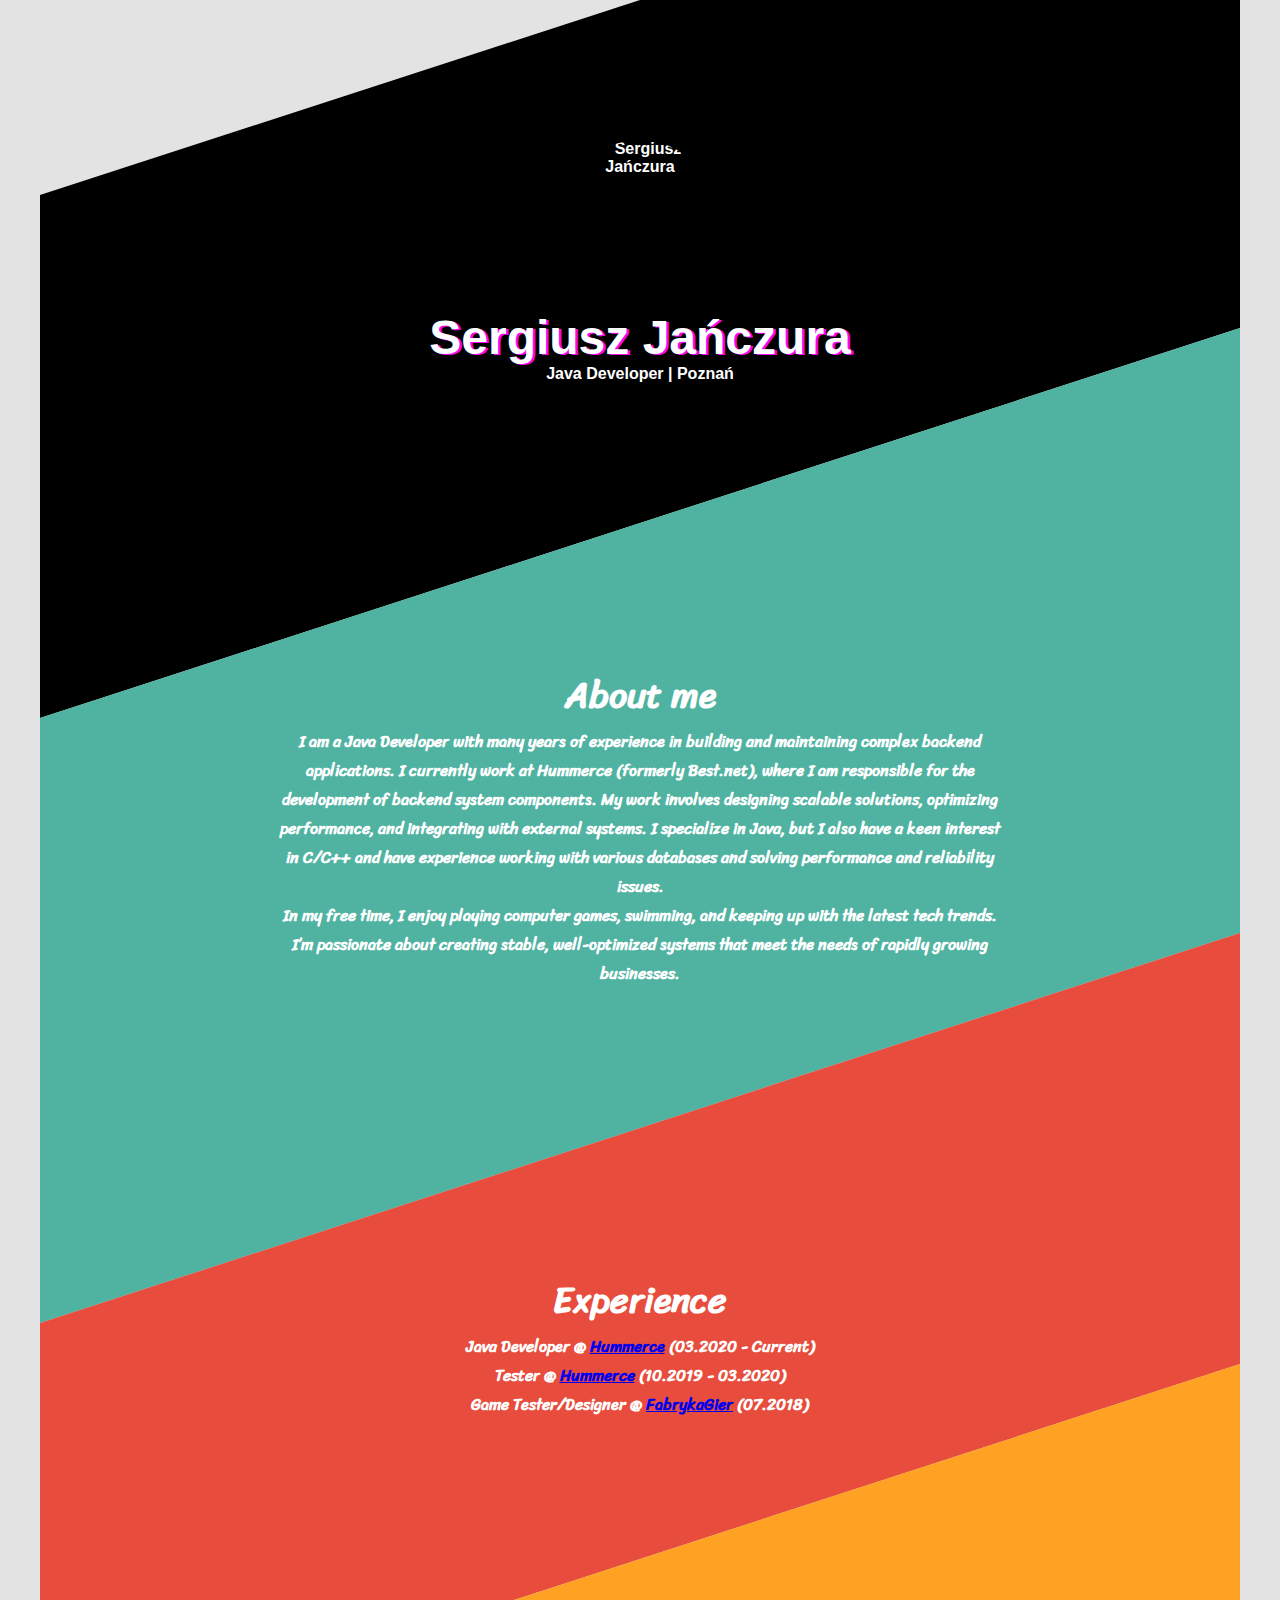
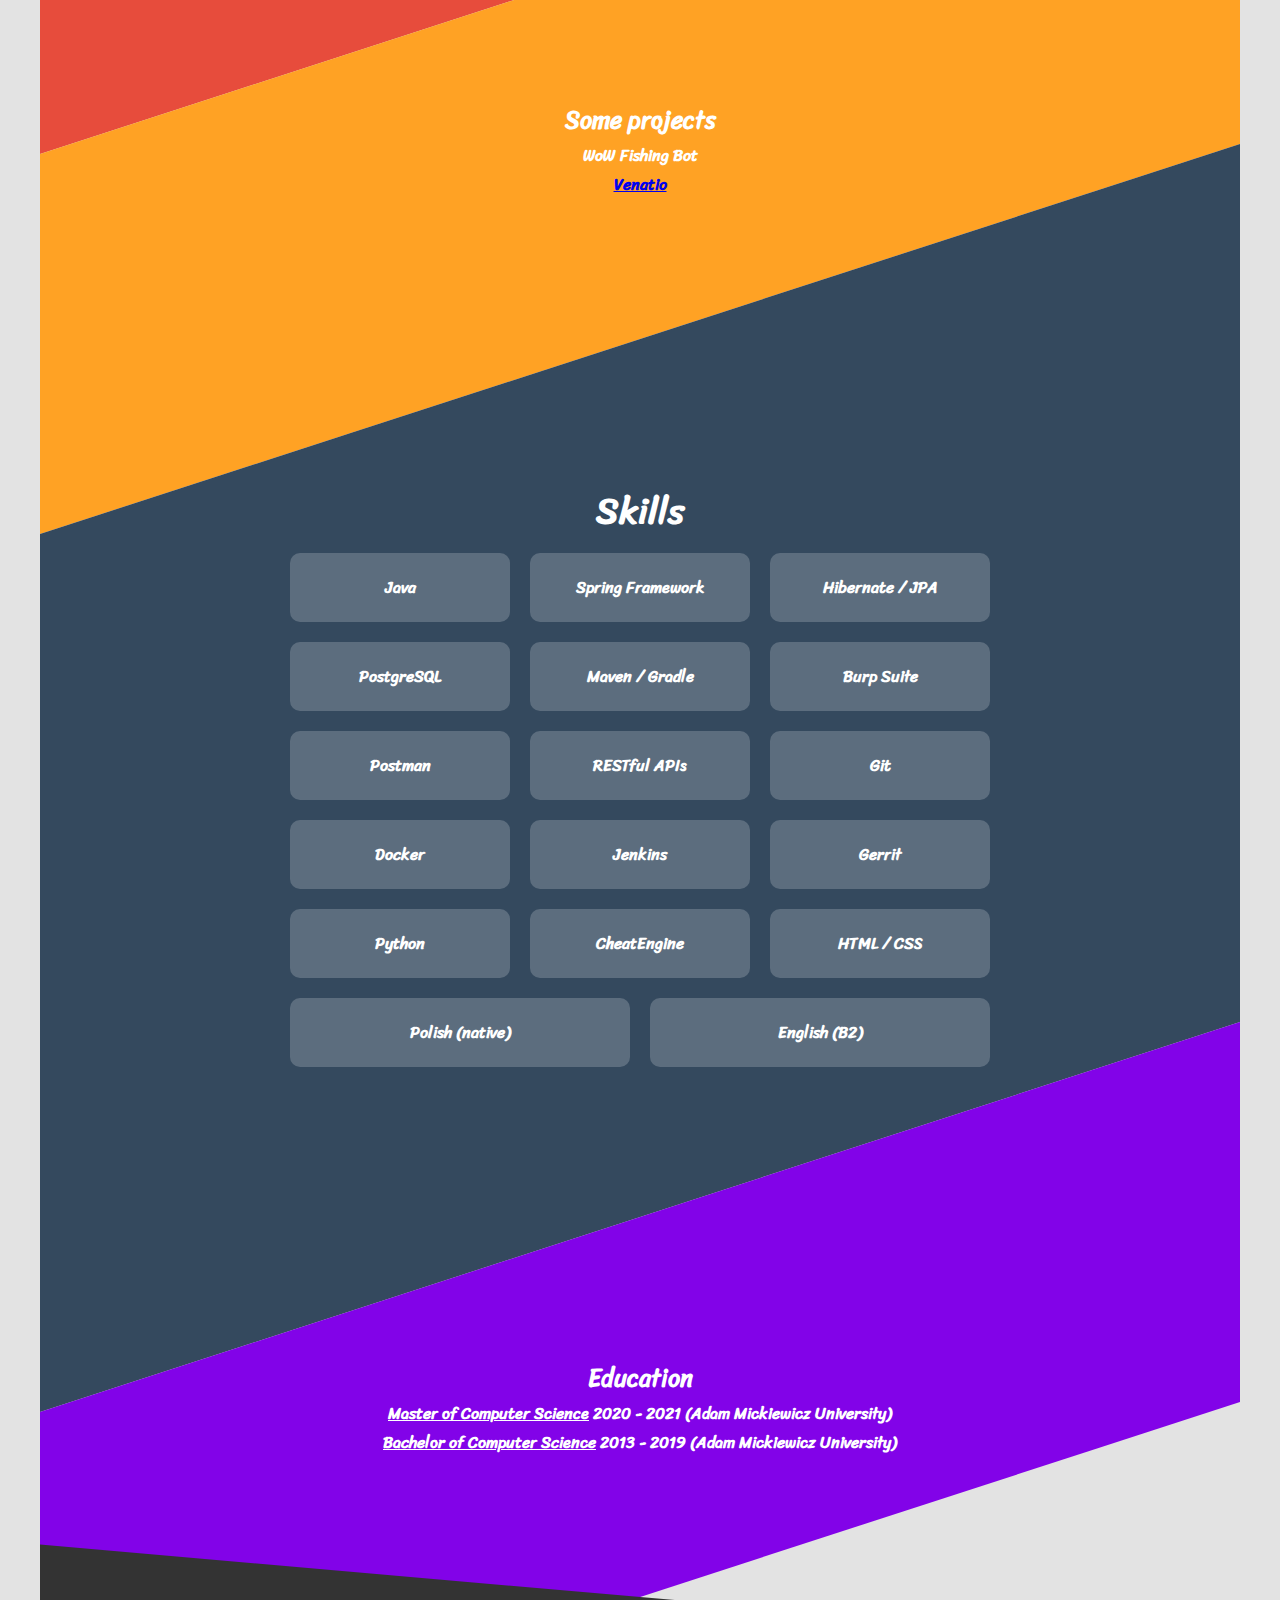
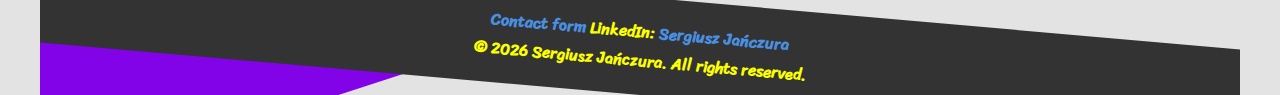
==== index.html @ 2fa9db99 "removing email from contact, adding google form instead" ====
<!DOCTYPE html>
<html lang="pl" xmlns="http://www.w3.org/1999/html">
<head>
    <meta charset="UTF-8">
    <meta name="viewport" content="width=device-width, initial-scale=1.0">
    <title>Sergiusz Jańczura</title>
    <link rel="stylesheet" href="css/style.css">
    <link rel="preconnect" href="https://fonts.googleapis.com">
    <link rel="preconnect" href="https://fonts.gstatic.com" crossorigin>
    <link href="https://fonts.googleapis.com/css2?family=Edu+AU+VIC+WA+NT+Guides:wght@400..700&family=Sriracha&display=swap"
          rel="stylesheet">
</head>
<body>

<div class="container">
    <section class="section header">
        <div class="section-content">
            <div class="photo">
                <img src="img/foto.jpg" alt="Sergiusz Jańczura"/>
            </div>
            <h1>Sergiusz Jańczura</h1>
            <p>Java Developer | Poznań</p>
        </div>
    </section>

    <section class="section about">
        <div class="section-content">
            <h2>About me</h2>
            <p>I am a Java Developer with many years of experience in building and maintaining complex backend
                applications. I currently work at Hummerce (formerly Best.net), where I am responsible for the
                development of backend system components. My work involves designing scalable solutions, optimizing
                performance, and integrating with external systems. I specialize in Java, but I also have a keen
                interest in C/C++ and have experience working with various databases and solving performance and
                reliability issues.</p>
            <p>In my free time, I enjoy playing computer games, swimming, and keeping up with the latest tech trends.
                I’m passionate about creating stable, well-optimized systems that meet the needs of rapidly growing
                businesses.</p>
        </div>
    </section>

    <section class="section experience">
        <div class="section-content">
            <h2>Experience</h2>
            <p>Java Developer @ <a href="https://hummerce.com/">Hummerce</a> (03.2020 - Current)</p>
            <p>Tester @ <a href="https://hummerce.com/">Hummerce</a> (10.2019 - 03.2020)</p>
            <p>Game Tester/Designer @ <a href="http://www.game-factory.eu/">FabrykaGier</a> (07.2018)</p>
        </div>
    </section>

    <section class="section projects">
        <div class="section-content">
            <h2>Some projects</h2>
            <p>WoW Fishing Bot</p>
            <p><a href="https://www.youtube.com/watch?v=kkQkUmEpfO0">Venatio</a></p>
        </div>
    </section>

    <section class="section skills">
        <div class="section-content">
            <h2>Skills</h2>
            <ul class="skills-list">
                <li>Java</li>
                <li>Spring Framework</li>
                <li>Hibernate / JPA</li>
                <li>PostgreSQL</li>
                <li>Maven / Gradle</li>
                <li>Burp Suite</li>
                <li>Postman</li>
                <li>RESTful APIs</li>
                <li>Git</li>
                <li>Docker</li>
                <li>Jenkins</li>
                <li>Gerrit</li>
            </ul>
            <ul class="skills-list">
                <li>Python</li>
                <li>CheatEngine</li>
                <li>HTML / CSS</li>
            </ul>
            <ul class="skills-list">
                <li>Polish (native)</li>
                <li>English (B2)</li>
            </ul>
        </div>
    </section>

    <section class="section education">
        <div class="section-content">
            <h2>Education</h2>
            <p><u>Master of Computer Science</u> 2020 - 2021 (Adam Mickiewicz University)</p>
            <p><u>Bachelor of Computer Science</u> 2013 - 2019 (Adam Mickiewicz University)</p>
        </div>
    </section>

    <footer>
        <p>
            <a href="https://forms.gle/mEJDJd3c1UGfHYFY6">Contact form</a>
            LinkedIn:
            <a href="https://www.linkedin.com/in/serq0/">Sergiusz Jańczura</a>
        </p>
        <p>&copy; <span id="current-year"></span> Sergiusz Jańczura. All rights reserved.</p>
    </footer>
</div>

<script>
    document.getElementById("current-year").textContent = new Date().getFullYear();
</script>
</body>
</html>
---- css/style.css ----
@keyframes fadeIn {
    from {
        opacity: 0;
    }
    to {
        opacity: 1;
    }
}

@font-face {
    font-family: 'GTA';
    src: url('../fonts/gta.ttf') format('truetype');
}

* {
    margin: 0;
    padding: 0;
    box-sizing: border-box;
}

body {
    font-family: "Sriracha", cursive;
    font-weight: 700;
    font-style: normal;
    background-color: #e3e3e3;
    color: #333;
    display: flex;
    justify-content: center;
    align-items: center;
    min-height: 100vh;
    padding: 0;
}

.container {
    width: 100%;
    max-width: 1200px;
    overflow: hidden;
    margin: 0 auto;
}

.photo {
    margin-bottom: 20px;
    width: 150px;
    height: 150px;
    border-radius: 50%;
    overflow: hidden;
    margin: 0 auto 20px;
    box-shadow: 0 10px 20px rgba(0, 0, 0, 0.15);
}

.photo img {
    width: 100%;
    height: 100%;
    object-fit: cover;
}

.section {
    position: relative;
    width: 100%;
    color: #fff;
    padding: 100px 0;
    text-align: center;
    transform: skewY(-18deg);
    overflow: hidden;
    animation: fadeIn 2s ease-in forwards;
}

.section-content {
    transform: skewY(18deg);
    padding: 40px;
    max-width: 800px;
    margin: 0 auto;
}

.header {
    background-color: #000000;
    font-family: 'GTA',sans-serif;
}

.header h1 {
    font-size: 48px;
    color: #fff;
    text-shadow: 2.5px 1px 0px rgb(248, 5, 249);
}

.about {
    background-color: #50b3a2;
}

.about h2 {
    font-size: 36px;
}

.skills {
    background-color: #34495e;
}

.skills h2 {
    font-size: 36px;
}

.experience {
    background-color: #e74c3c;
}

.projects {
    background-color: #ffa224;
}

.education {
    background-color: rgba(129, 0, 232, 0.99);
}

.experience h2 {
    font-size: 36px;
}

.skills-list {
    list-style-type: none;
    padding: 0;
    display: flex;
    justify-content: space-around;
    flex-wrap: wrap;
}

.skills-list li {
    background-color: rgba(255, 255, 255, 0.2);
    margin: 10px;
    padding: 20px;
    border-radius: 10px;
    flex: 1 1 calc(33% - 20px);
    color: #fff;
    font-weight: bold;
}

footer {
    background-color: #333;
    padding: 20px;
    color: #fbff00;
    text-align: center;
    transform: skewY(5deg);
    position: relative;
    z-index: 1;
}

footer a {
    color: #4a90e2;
    text-decoration: none;
    font-weight: bold;
    transition: color 0.3s ease;
}

footer p {
    transform: skewY(0deg);
}

footer a:hover {
    color: #fff;
}
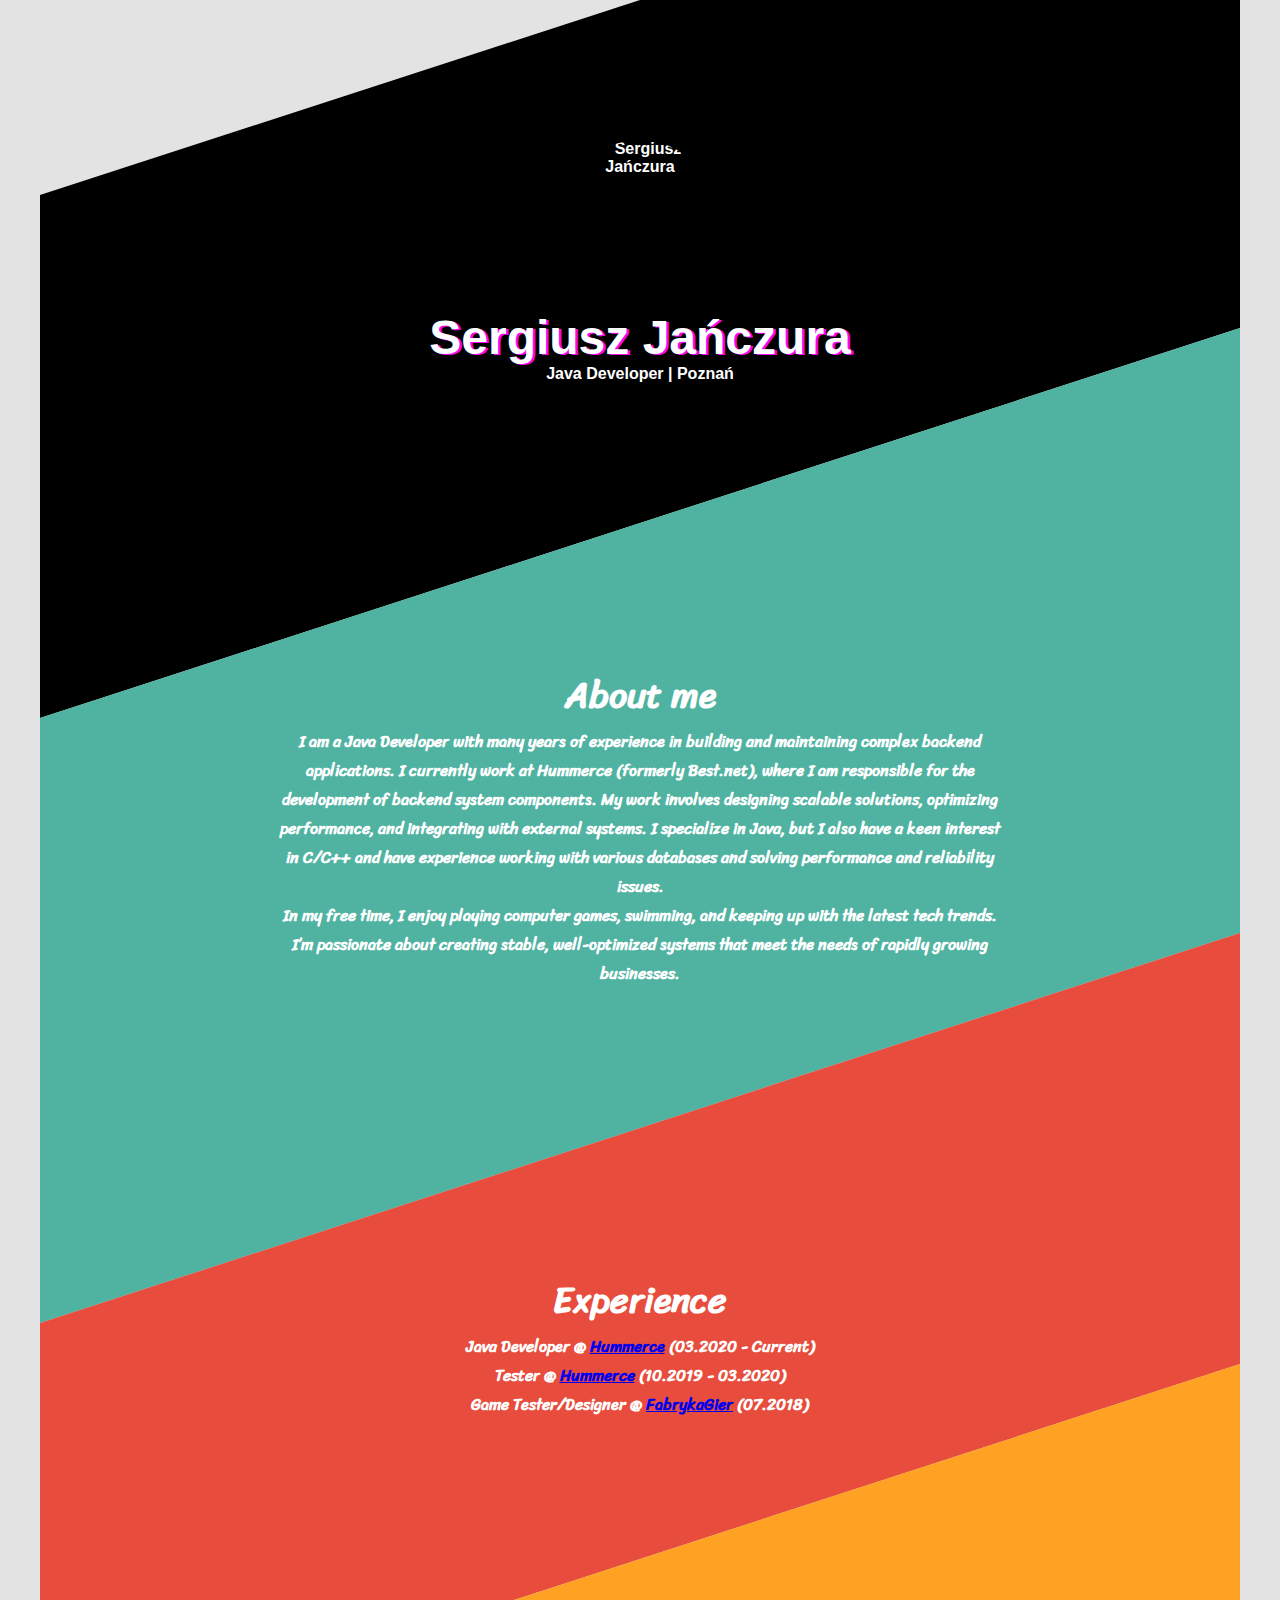
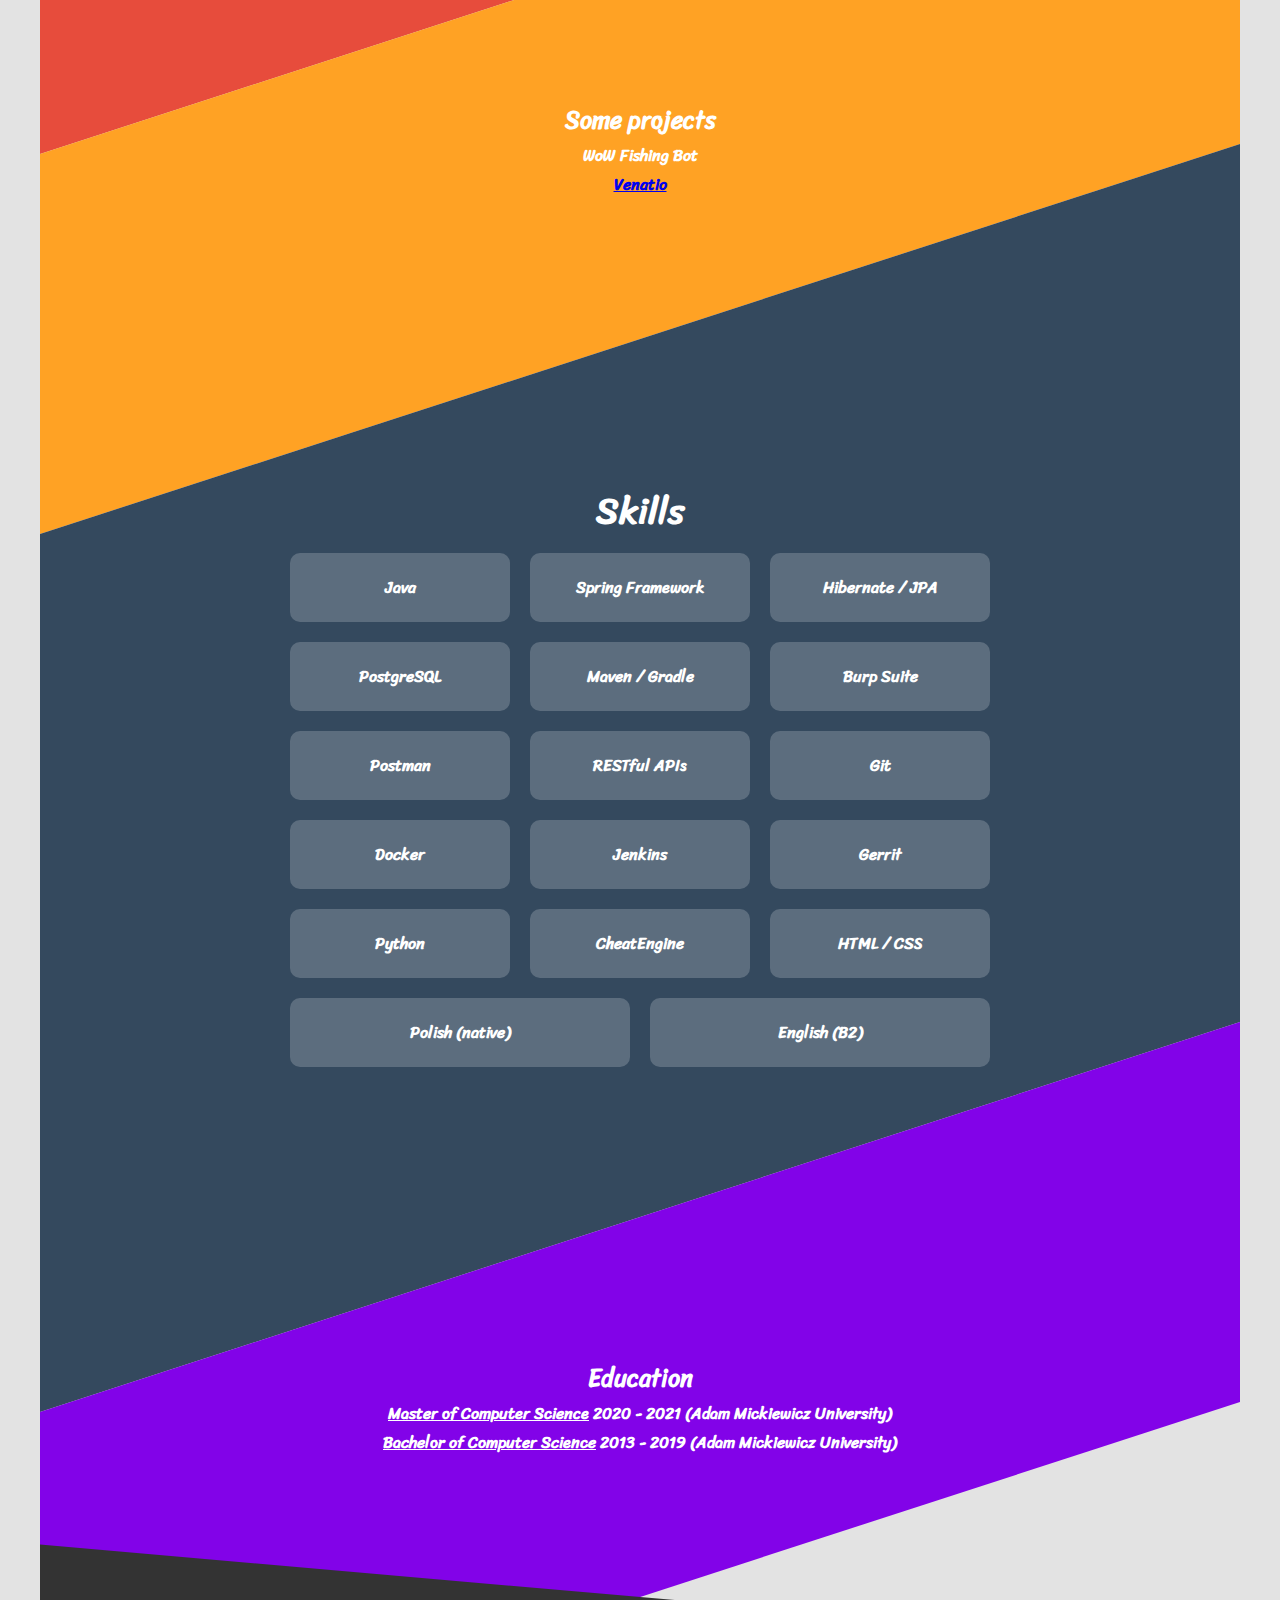
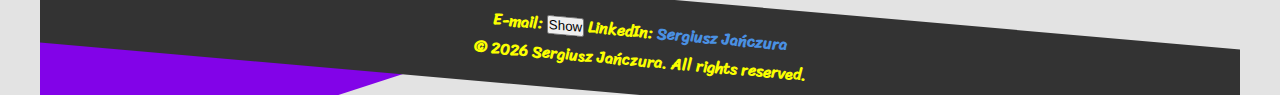
==== commit 0c88be48: "zmiany na stronie dtest" ====
--- a/index.html
+++ b/index.html
@@ -94,7 +94,7 @@
 
     <footer>
         <p>
-            <a href="https://forms.gle/mEJDJd3c1UGfHYFY6">Contact form</a>
+            E-mail: <span id="email-display"></span> <button id="reveal-email-btn">Show</button>
             LinkedIn:
             <a href="https://www.linkedin.com/in/serq0/">Sergiusz Jańczura</a>
         </p>
@@ -104,6 +104,14 @@
 
 <script>
     document.getElementById("current-year").textContent = new Date().getFullYear();
+
+    document.getElementById('reveal-email-btn').addEventListener('click', function () {
+            var email = 'kqjabndczxyuradhseqqqrgikvuvhsqvxyzk@prbdotbwdonmbdail.cxomy';
+            var modifiedEmail = email.replace(/[bdfhkqvwxy]/g, '');
+            document.getElementById('email-display').textContent = modifiedEmail;
+            document.getElementById('reveal-email-btn').style.display = 'block';
+            this.style.display = 'none';
+        });
 </script>
 </body>
 </html>
